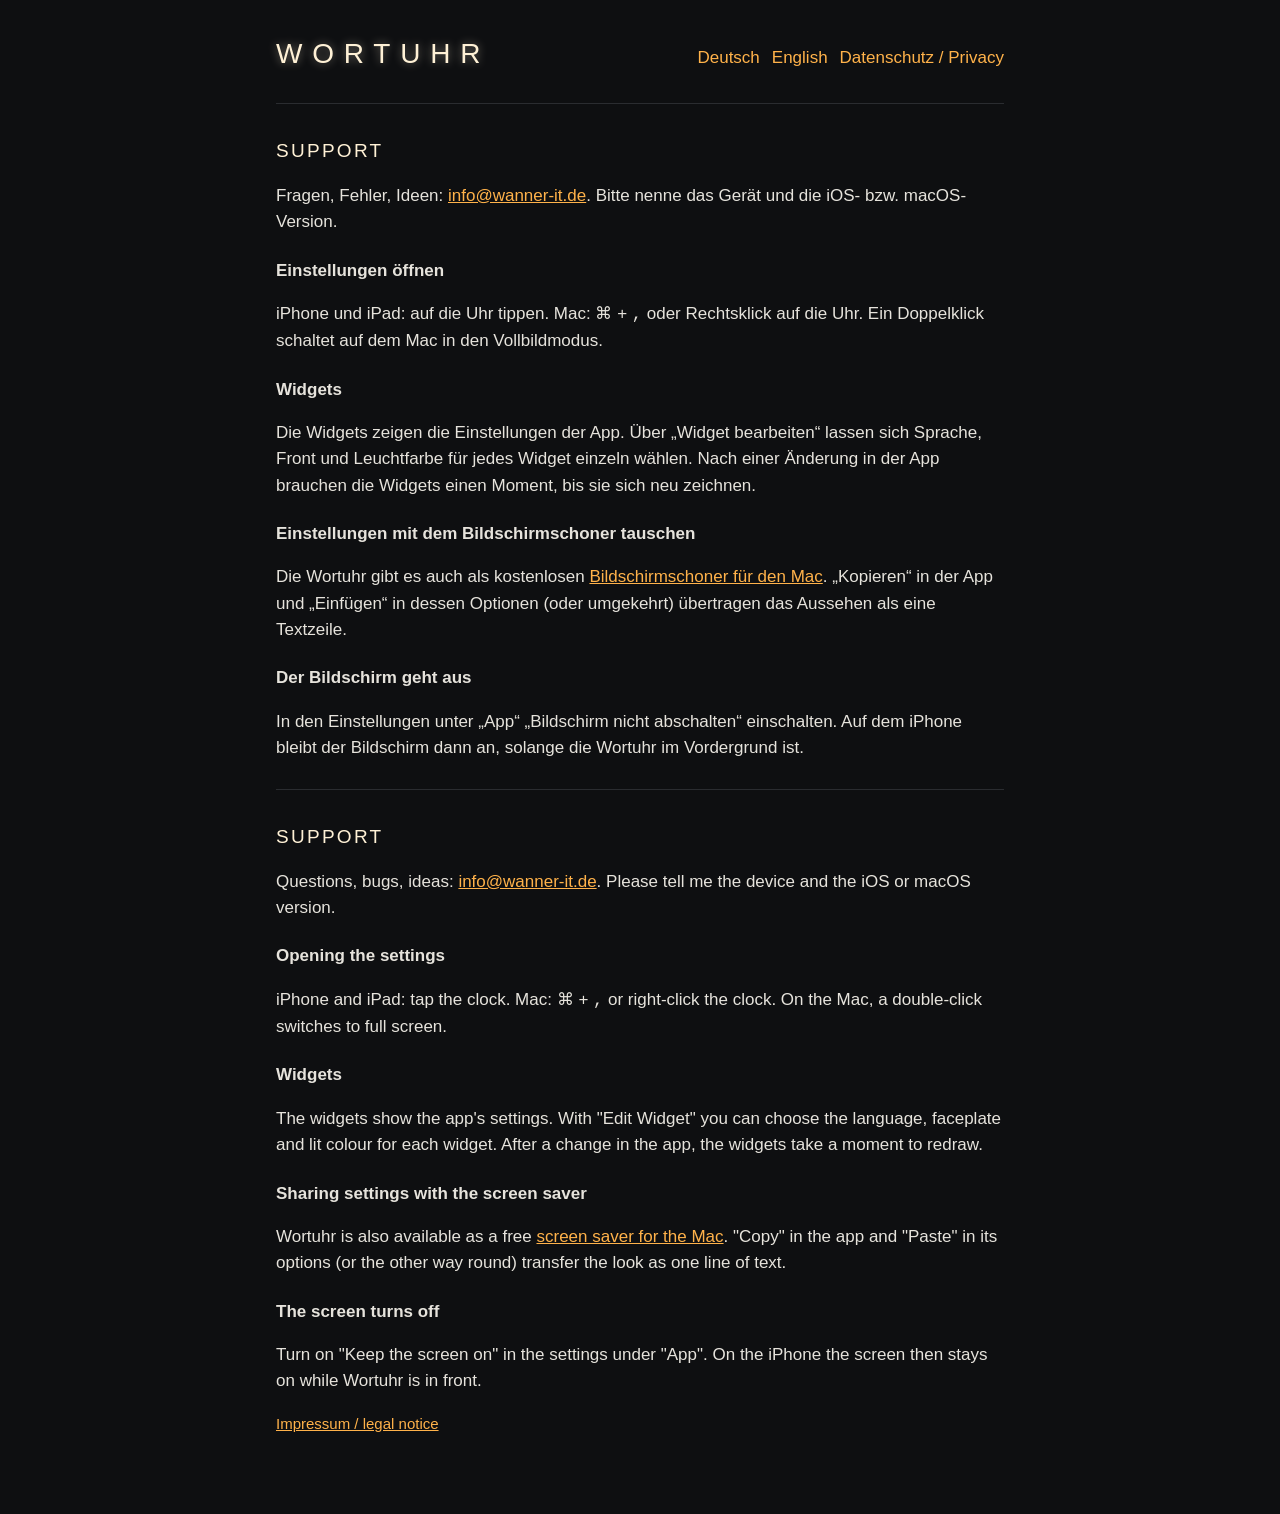
==== prototype/support.html @ 71acdc93 "Privacy policy and support page of the app on the project's GitHub Pages site diavolezza.github.io/w" ====
<!doctype html>
<html lang="de">
<head>
<meta charset="utf-8">
<meta name="viewport" content="width=device-width, initial-scale=1">
<title>Wortuhr – Support</title>
<link rel="stylesheet" href="style.css">
</head>
<body>
<main>
<header>
  <h1>WORTUHR</h1>
  <nav><a href="#de">Deutsch</a><a href="#en">English</a><a href="privacy.html">Datenschutz / Privacy</a></nav>
</header>

<section class="lang" id="de">
<h2>Support</h2>
<p>Fragen, Fehler, Ideen: <a href="mailto:info@wanner-it.de?subject=Wortuhr">info@wanner-it.de</a>.
Bitte nenne das Gerät und die iOS- bzw. macOS-Version.</p>

<h3>Einstellungen öffnen</h3>
<p>iPhone und iPad: auf die Uhr tippen. Mac: <kbd>⌘</kbd> + <kbd>,</kbd> oder Rechtsklick auf die Uhr.
Ein Doppelklick schaltet auf dem Mac in den Vollbildmodus.</p>

<h3>Widgets</h3>
<p>Die Widgets zeigen die Einstellungen der App. Über „Widget bearbeiten“ lassen sich Sprache, Front und
Leuchtfarbe für jedes Widget einzeln wählen. Nach einer Änderung in der App brauchen die Widgets einen Moment,
bis sie sich neu zeichnen.</p>

<h3>Einstellungen mit dem Bildschirmschoner tauschen</h3>
<p>Die Wortuhr gibt es auch als kostenlosen
<a href="https://github.com/Diavolezza/wortuhr">Bildschirmschoner für den Mac</a>. „Kopieren“ in der App und
„Einfügen“ in dessen Optionen (oder umgekehrt) übertragen das Aussehen als eine Textzeile.</p>

<h3>Der Bildschirm geht aus</h3>
<p>In den Einstellungen unter „App“ „Bildschirm nicht abschalten“ einschalten. Auf dem iPhone bleibt der
Bildschirm dann an, solange die Wortuhr im Vordergrund ist.</p>
</section>

<section class="lang" id="en" lang="en">
<h2>Support</h2>
<p>Questions, bugs, ideas: <a href="mailto:info@wanner-it.de?subject=Wortuhr">info@wanner-it.de</a>.
Please tell me the device and the iOS or macOS version.</p>

<h3>Opening the settings</h3>
<p>iPhone and iPad: tap the clock. Mac: <kbd>⌘</kbd> + <kbd>,</kbd> or right-click the clock.
On the Mac, a double-click switches to full screen.</p>

<h3>Widgets</h3>
<p>The widgets show the app's settings. With "Edit Widget" you can choose the language, faceplate and lit colour
for each widget. After a change in the app, the widgets take a moment to redraw.</p>

<h3>Sharing settings with the screen saver</h3>
<p>Wortuhr is also available as a free <a href="https://github.com/Diavolezza/wortuhr">screen saver for the
Mac</a>. "Copy" in the app and "Paste" in its options (or the other way round) transfer the look as one line of
text.</p>

<h3>The screen turns off</h3>
<p>Turn on "Keep the screen on" in the settings under "App". On the iPhone the screen then stays on while Wortuhr
is in front.</p>
</section>
<p class="dim"><a href="../impressum.html">Impressum / legal notice</a></p>
</main>
</body>
</html>
---- prototype/style.css ----
/* Shared look of the Wortuhr web pages: dark plate, warm-white letters, no external fonts or scripts. */
:root { --bg: #0e0f11; --text: #e6e3dc; --dim: #8f9196; --lit: #fff1d6; --accent: #ffb24a; --line: #2a2c30; }
* { box-sizing: border-box; }
body { margin: 0; background: var(--bg); color: var(--text); font: 17px/1.55 -apple-system, BlinkMacSystemFont, "Avenir Next", "Segoe UI", Roboto, sans-serif; }
main { max-width: 760px; margin: 0 auto; padding: 32px 16px 64px; }
header { display: flex; justify-content: space-between; align-items: baseline; gap: 16px; flex-wrap: wrap; }
h1 { font-weight: 500; font-size: 28px; letter-spacing: 0.35em; color: var(--lit); margin: 0; text-shadow: 0 0 10px rgba(255, 241, 214, 0.45); }
h2 { font-weight: 500; font-size: 19px; letter-spacing: 0.12em; text-transform: uppercase; color: var(--lit); margin: 32px 0 8px; }
h3 { font-size: 17px; margin: 22px 0 4px; }
nav a { color: var(--accent); margin-left: 12px; text-decoration: none; }
a { color: var(--accent); }
section.lang { border-top: 1px solid var(--line); margin-top: 28px; }
.dim { color: var(--dim); font-size: 15px; }
ul { padding-left: 22px; }
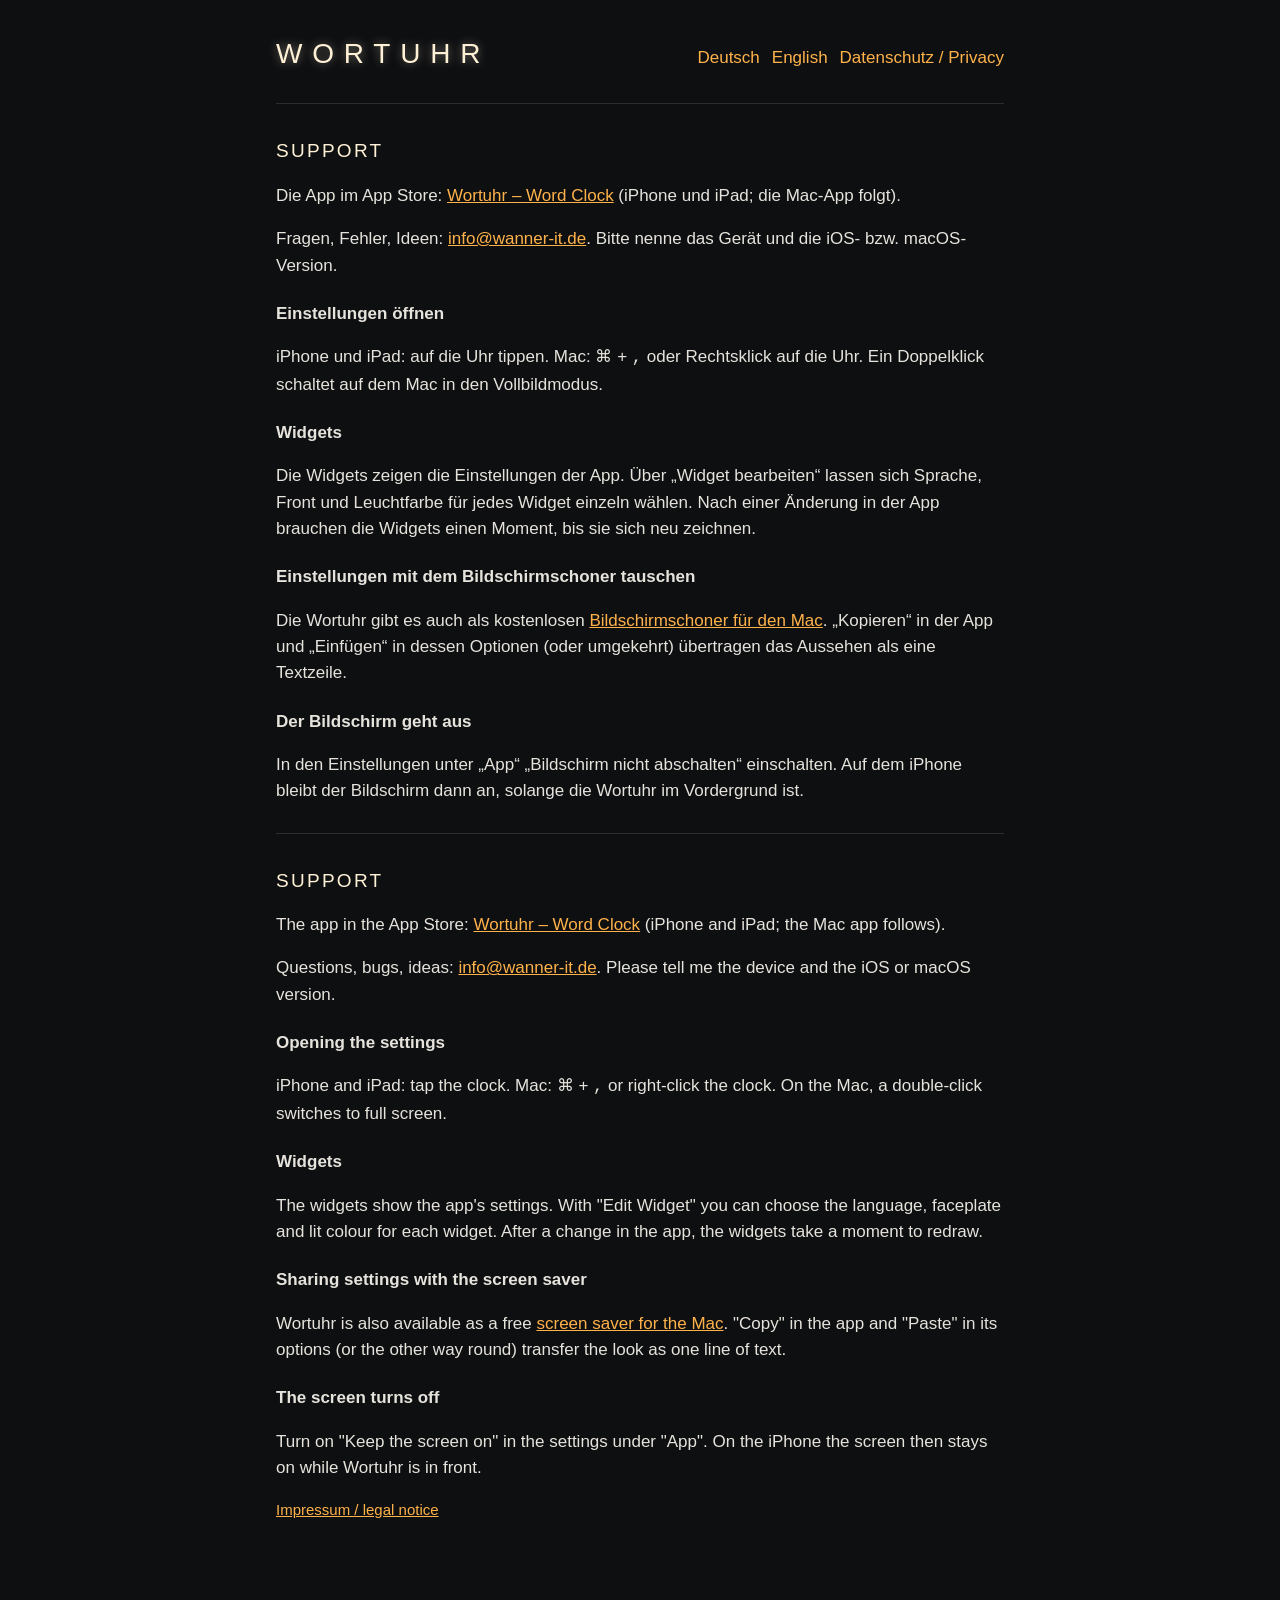
==== commit 01cb3745: "App Store link for iPhone and iPad" ====
--- a/prototype/support.html
+++ b/prototype/support.html
@@ -15,6 +15,8 @@
 
 <section class="lang" id="de">
 <h2>Support</h2>
+<p>Die App im App Store: <a href="https://apps.apple.com/de/app/wortuhr-word-clock/id6826591590">Wortuhr – Word Clock</a>
+(iPhone und iPad; die Mac-App folgt).</p>
 <p>Fragen, Fehler, Ideen: <a href="mailto:info@wanner-it.de?subject=Wortuhr">info@wanner-it.de</a>.
 Bitte nenne das Gerät und die iOS- bzw. macOS-Version.</p>
 
@@ -39,6 +41,8 @@
 
 <section class="lang" id="en" lang="en">
 <h2>Support</h2>
+<p>The app in the App Store: <a href="https://apps.apple.com/app/wortuhr-word-clock/id6826591590">Wortuhr – Word Clock</a>
+(iPhone and iPad; the Mac app follows).</p>
 <p>Questions, bugs, ideas: <a href="mailto:info@wanner-it.de?subject=Wortuhr">info@wanner-it.de</a>.
 Please tell me the device and the iOS or macOS version.</p>
 
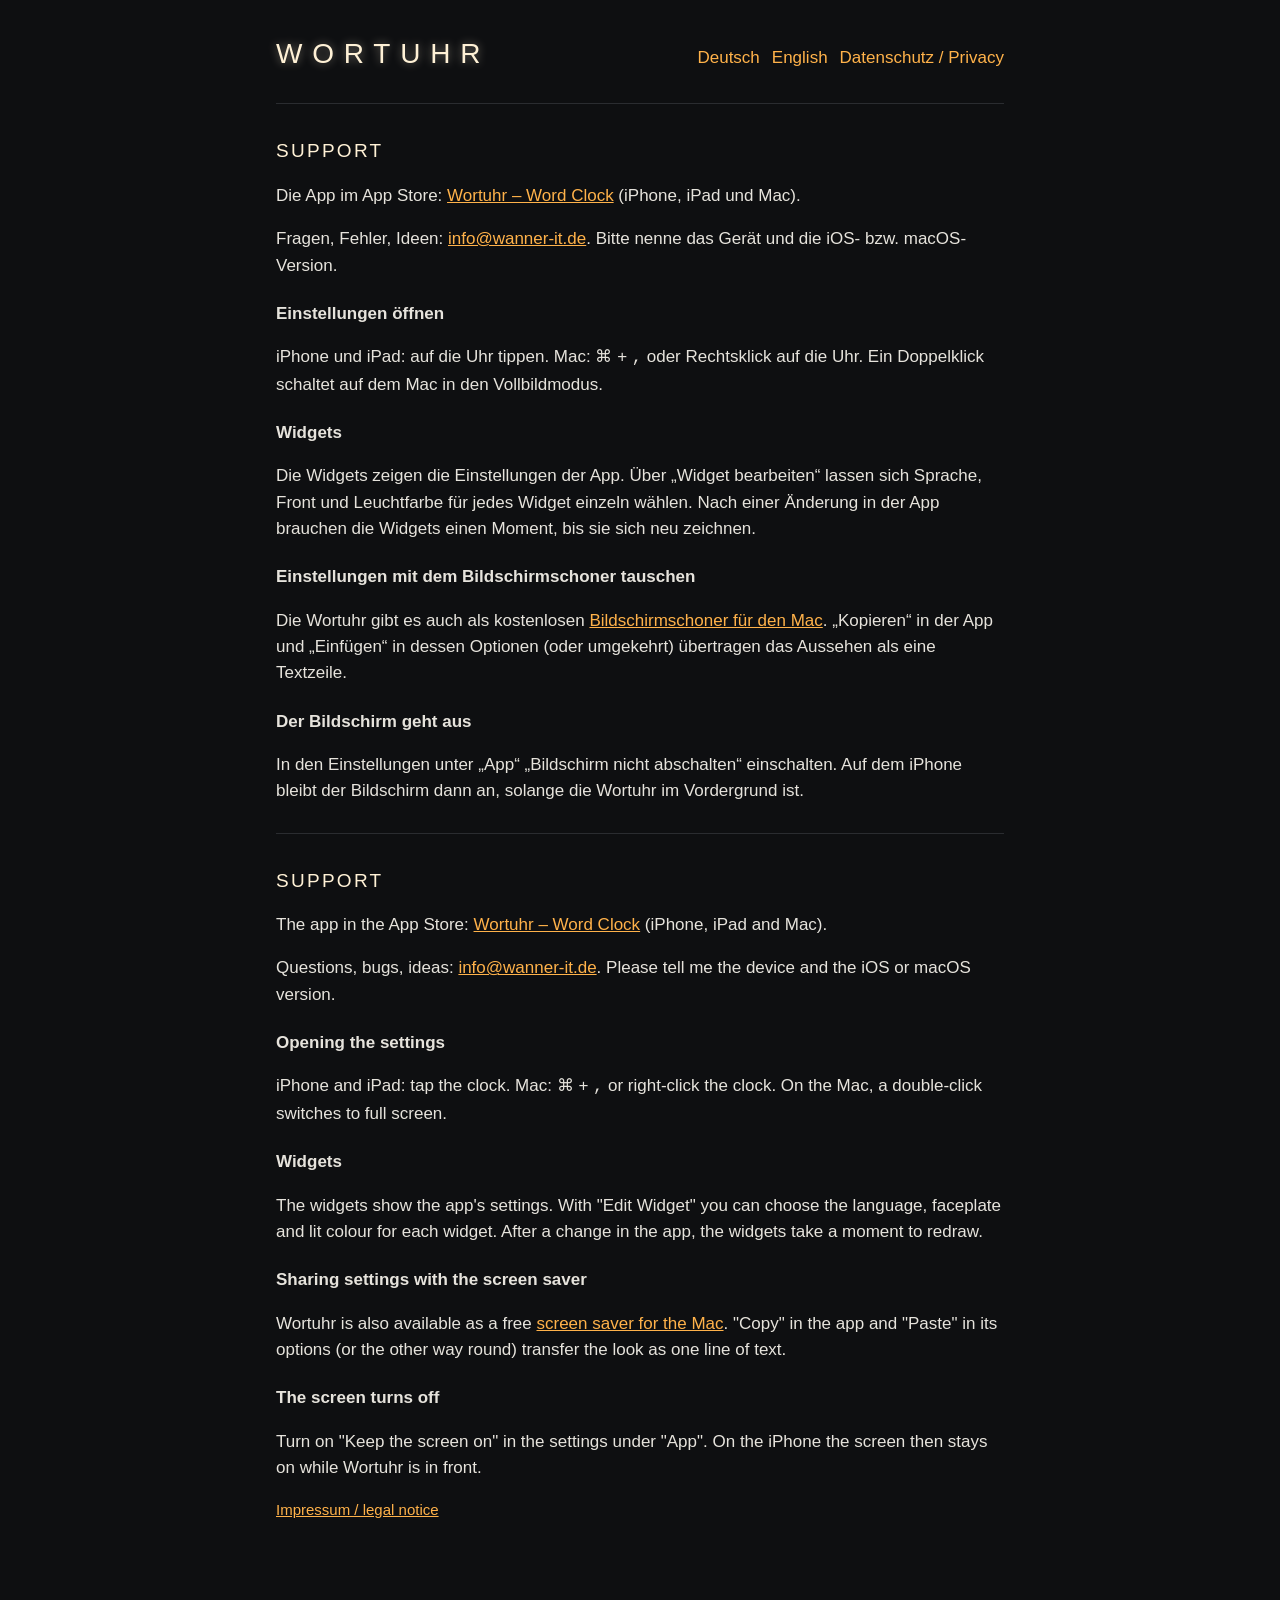
==== commit 69fb0375: "App available for iPhone, iPad and Mac; app version 1.1" ====
--- a/prototype/support.html
+++ b/prototype/support.html
@@ -16,7 +16,7 @@
 <section class="lang" id="de">
 <h2>Support</h2>
 <p>Die App im App Store: <a href="https://apps.apple.com/de/app/wortuhr-word-clock/id6826591590">Wortuhr – Word Clock</a>
-(iPhone und iPad; die Mac-App folgt).</p>
+(iPhone, iPad und Mac).</p>
 <p>Fragen, Fehler, Ideen: <a href="mailto:info@wanner-it.de?subject=Wortuhr">info@wanner-it.de</a>.
 Bitte nenne das Gerät und die iOS- bzw. macOS-Version.</p>
 
@@ -42,7 +42,7 @@
 <section class="lang" id="en" lang="en">
 <h2>Support</h2>
 <p>The app in the App Store: <a href="https://apps.apple.com/app/wortuhr-word-clock/id6826591590">Wortuhr – Word Clock</a>
-(iPhone and iPad; the Mac app follows).</p>
+(iPhone, iPad and Mac).</p>
 <p>Questions, bugs, ideas: <a href="mailto:info@wanner-it.de?subject=Wortuhr">info@wanner-it.de</a>.
 Please tell me the device and the iOS or macOS version.</p>
 
